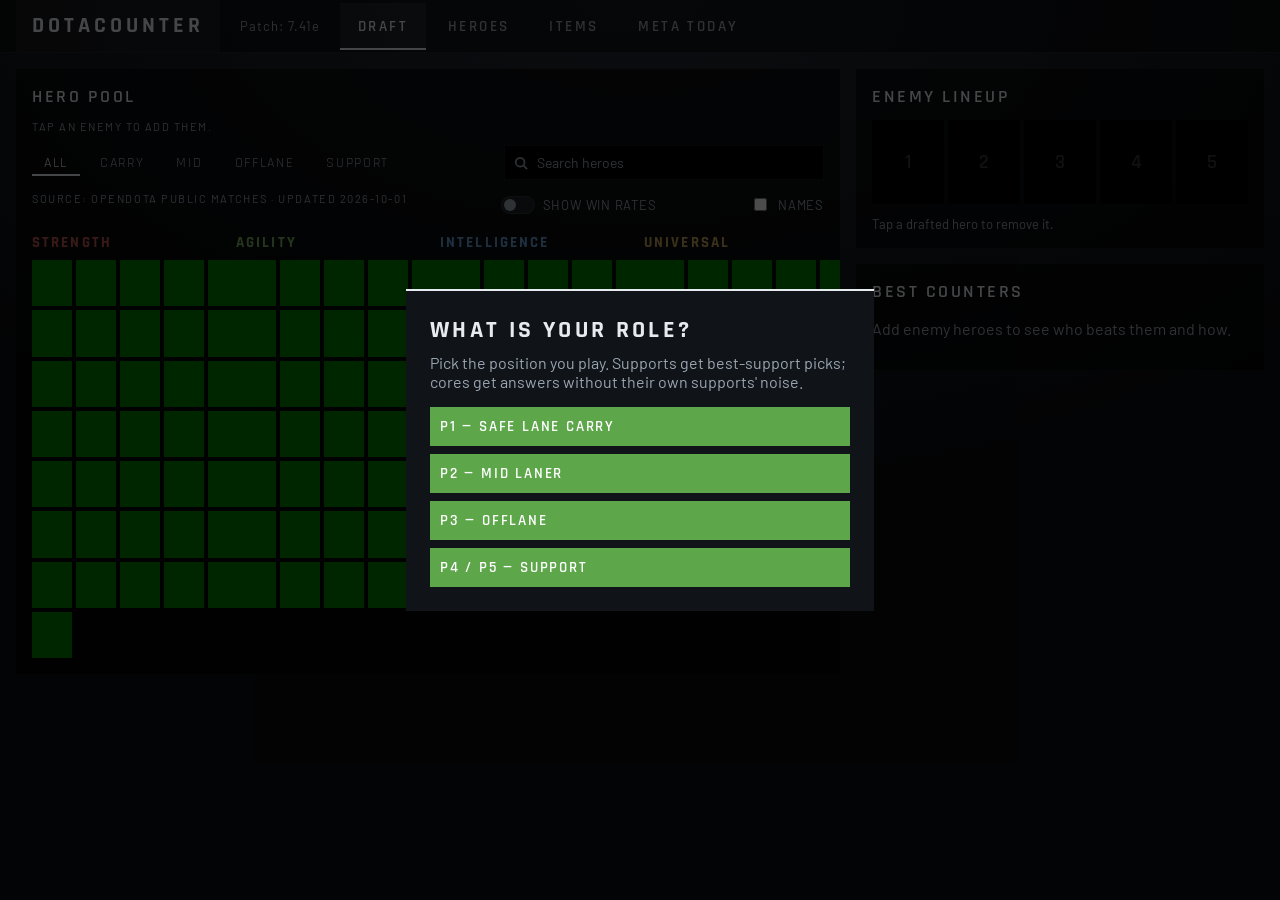
==== index.html @ 086531e9 "revert: remove Draft support and guide modals" ====
<!DOCTYPE html>
<html lang="en">
<head>
  <meta charset="UTF-8">
  <meta name="viewport" content="width=device-width, initial-scale=1.0">
  <title>DotaCounter — pick the enemy, get counters</title>
  <link rel="preconnect" href="https://fonts.googleapis.com">
  <link rel="preconnect" href="https://fonts.gstatic.com" crossorigin>
  <link rel="stylesheet" href="https://fonts.googleapis.com/css2?family=Barlow:wght@400;600&family=Rajdhani:wght@600;700&display=swap">
  <link rel="stylesheet" href="./css/style.css">
</head>
<body>
  <header class="top-bar">
    <h1 class="site-title">DotaCounter</h1>
    <p class="patch-label">Patch: loading…</p>
    <nav class="site-nav">
      <a class="nav-link nav-link-active" href="./index.html">Draft</a>
      <a class="nav-link" href="./heroes.html">Heroes</a>
      <a class="nav-link" href="./items.html">Items</a>
      <a class="nav-link" href="./meta.html">Meta today</a>
    </nav>
    <button class="role-change" hidden>Role: (change)</button>
  </header>

  <main class="draft-view">
    <section class="pool-section">
      <h2 class="section-title">Hero pool</h2>
      <p class="pool-query-hint">Tap an enemy to add them.</p>
      <div class="pool-controls-row">
        <div class="role-tabs">
          <button class="role-tab role-tab-active" data-tab="all">All</button>
          <button class="role-tab" data-tab="carry">Carry</button>
          <button class="role-tab" data-tab="mid">Mid</button>
          <button class="role-tab" data-tab="offlane">Offlane</button>
          <button class="role-tab" data-tab="support">Support</button>
        </div>
        <div class="pool-search-wrap">
          <svg class="pool-search-icon" viewBox="0 0 16 16" width="14" height="14" aria-hidden="true"><circle cx="7" cy="7" r="5" fill="none" stroke="currentColor" stroke-width="2"/><line x1="11" y1="11" x2="15" y2="15" stroke="currentColor" stroke-width="2"/></svg>
          <input class="pool-search" type="search" placeholder="Search heroes" autocomplete="off">
        </div>
      </div>
      <div class="pool-caption-row">
        <p class="pool-data-date">Source: loading…</p>
        <label class="rates-toggle"><input type="checkbox" class="rates-checkbox"> Show win rates</label>
        <label class="rates-toggle"><input type="checkbox" class="names-checkbox"> Names</label>
      </div>
      <div class="hero-pool"></div>
    </section>

    <div class="draft-main">
    <section class="draft-board">
      <h2 class="section-title">Enemy lineup</h2>
      <div class="draft-teams">
        <div class="draft-team draft-team-dire">
          <div class="draft-slots draft-slots-dire"></div>
        </div>
      </div>
      <p class="draft-hint">Tap a drafted hero to remove it.</p>
    </section>

    <section class="counter-results">
      <h2 class="section-title">Best counters</h2>
      <p class="empty-prompt">Add enemy heroes to see who beats them and how.</p>
      <div class="enemy-support-pick" hidden></div>
      <div class="counter-list"></div>
    </section>
    </div>
  </main>

  <div class="role-modal">
    <div class="role-dialog">
      <h2 class="role-dialog-title">What is your role?</h2>
      <p class="role-dialog-sub">Pick the position you play. Supports get best-support picks; cores get answers without their own supports' noise.</p>
      <div class="role-options">
        <button class="role-option" data-profile="carry">P1 — Safe lane carry</button>
        <button class="role-option" data-profile="mid">P2 — Mid laner</button>
        <button class="role-option" data-profile="offlane">P3 — Offlane</button>
        <button class="role-option" data-profile="support">P4 / P5 — Support</button>
      </div>
    </div>
  </div>

  <script src="./js/data-loader.js"></script>
  <script src="./js/scoring.js"></script>
  <script src="./js/app.js"></script>
</body>
</html>
---- css/style.css ----
/* DotaCounter theme: cold client-console look.
   Near-black blue-grey, square translucent panels, uppercase wide-tracked
   type. Semantic class names, full words only. One component, one block. */

:root {
  --bg: #0b0d10;
  --panel: rgba(0, 0, 0, 0.6);
  --divider: rgba(255, 255, 255, 0.08);
  --row-hover: rgba(255, 255, 255, 0.06);
  --ink: #e6ebf0;
  --muted: #9aa7b2;
  --gold: #c8a45c;
  --teal: #6fd3d0;
  --green: #5da64a;
  --red: #c05a4a;
  --str: #c0564d;
  --agi: #7bb661;
  --int: #6a9fd8;
  --uni: #c8a45c;
  /* Fallback card size; .pool-section overrides it with a
     container-relative size. Never changes with the role tab. */
  --card: clamp(48px, 6.5vh, 64px);
}

html {
  min-height: 100%;
  background:
    radial-gradient(120% 90% at 50% 0%, rgba(90, 115, 140, 0.28), rgba(0, 0, 0, 0) 60%),
    radial-gradient(140% 120% at 50% 50%, rgba(0, 0, 0, 0) 55%, rgba(0, 0, 0, 0.55) 100%),
    var(--bg);
  background-repeat: no-repeat;
  background-attachment: fixed;
}

body {
  min-height: 100vh;
  color: var(--ink);
  font-family: Barlow, "Segoe UI", Arial, sans-serif;
  margin: 0;
}

/* Top bar: full-width console strip; content edges match the panels. */
.top-bar {
  margin: 0;
  padding: 0 max(16px, calc((100vw - 1400px) / 2));
  display: flex;
  align-items: center;
  gap: 20px;
  flex-wrap: wrap;
  border-bottom: 1px solid var(--divider);
  background: rgba(0, 0, 0, 0.45);
}
.site-title {
  font-family: Rajdhani, "Arial Narrow", sans-serif;
  font-size: 22px;
  font-weight: 700;
  text-transform: uppercase;
  letter-spacing: 0.18em;
  margin: 0;
  padding: 12px 16px;
  background: rgba(255, 255, 255, 0.05);
  color: var(--ink);
}
.patch-label {
  color: var(--muted);
  margin: 0;
  font-size: 13px;
  letter-spacing: 0.08em;
}
.site-nav {
  display: flex;
  gap: 4px;
  min-width: 0;
  overflow-x: auto;
}
.nav-link {
  font-family: Rajdhani, "Arial Narrow", sans-serif;
  text-transform: uppercase;
  letter-spacing: 0.16em;
  font-size: 15px;
  font-weight: 600;
  color: var(--muted);
  text-decoration: none;
  padding: 14px 18px 12px;
  border-bottom: 2px solid transparent;
}
.nav-link:hover {
  color: var(--ink);
  background: var(--row-hover);
}
.nav-link-active {
  color: var(--ink);
  background: rgba(255, 255, 255, 0.07);
  border-bottom-color: var(--ink);
}

/* Draft page frame: pool left, sticky draft panel right >= 1000px.
   Wide enough for four 5-card columns at full 64px size plus the
   5x72px enemy slots (1904px total at 1920x1080). */
.draft-view {
  max-width: 1904px;
  margin: 0 auto;
  padding: 16px;
  display: grid;
  grid-template-columns: minmax(0, 1fr);
  gap: 16px;
  align-items: start;
}
@media (min-width: 1000px) {
  .draft-view {
    grid-template-columns: minmax(0, 1fr) 408px;
  }
  .pool-section {
    max-height: calc(100vh - 120px);
    overflow-y: auto;
  }
  .draft-main {
    position: sticky;
    top: 16px;
    max-height: calc(100vh - 32px);
    overflow-y: auto;
  }
}
.section-title {
  font-family: Rajdhani, "Arial Narrow", sans-serif;
  text-transform: uppercase;
  letter-spacing: 0.14em;
  font-size: 18px;
  font-weight: 600;
  color: var(--ink);
  margin: 0 0 12px;
}
.pool-section,
.draft-board,
.counter-results {
  background: var(--panel);
  padding: 16px;
  margin-bottom: 16px;
}
/* Card size follows the pool width (container query): 5 cards + 4px gaps
   per column, 4 columns + 24px gaps = 136px of fixed chrome. ~64px at
   1080p, smaller on narrow screens, never below 40px. */
.pool-section {
  container-type: inline-size;
  --card: clamp(40px, calc((100cqi - 136px) / 20), 64px);
}

/* Hero pool: attribute titles in client colors, portrait grid. */
.pool-group-title {
  font-family: Rajdhani, "Arial Narrow", sans-serif;
  text-transform: uppercase;
  letter-spacing: 0.14em;
  font-size: 15px;
  margin: 16px 0 8px;
}
.pool-group-strength {
  color: var(--str);
}
.pool-group-agility {
  color: var(--agi);
}
.pool-group-intelligence {
  color: var(--int);
}
.pool-group-universal {
  color: var(--uni);
}
.hero-grid {
  display: grid;
  grid-template-columns: repeat(5, var(--card));
  gap: 4px;
  justify-content: start;
}
.hero-card {
  position: relative;
  background: #000;
  border: none;
  border-radius: 0;
  padding: 0;
  cursor: grab;
  color: var(--ink);
}
.hero-card:hover {
  outline: 1px solid var(--ink);
}
.hero-portrait {
  width: 100%;
  display: block;
  aspect-ratio: 64 / 74;
  object-fit: cover;
  object-position: center 20%;
}
/* Instant pool tooltip: no-delay replacement for title attributes. */
.instant-tip {
  position: fixed;
  z-index: 200;
  background: rgba(18, 22, 27, 0.97);
  border: 1px solid #4a5866;
  border-radius: 3px;
  color: var(--ink);
  font-size: 12px;
  padding: 3px 8px;
  pointer-events: none;
  white-space: nowrap;
}
.hero-name {
  font-size: 10px;
  text-align: center;
  padding: 2px 1px;
  color: var(--muted);
  white-space: nowrap;
  overflow: hidden;
  text-overflow: ellipsis;
}

/* Pool controls: role tabs left, search input right, one row. */
.pool-controls-row {
  display: flex;
  align-items: center;
  gap: 16px;
  margin: 8px 0 12px;
  flex-wrap: wrap;
}
.pool-controls-row .role-tabs {
  margin: 0;
  flex: 1 1 auto;
  min-width: 0;
}
/* Visible pool search box: same console styling as the tabs. */
.pool-search-wrap {
  position: relative;
  flex: 0 1 320px;
  min-width: 0;
  margin-left: auto;
}
.pool-search-icon {
  position: absolute;
  left: 10px;
  top: 50%;
  transform: translateY(-50%);
  color: var(--muted);
  pointer-events: none;
}
.pool-search {
  width: 100%;
  min-width: 0;
  box-sizing: border-box;
  background: #000;
  color: var(--ink);
  border: 1px solid var(--divider);
  border-radius: 0;
  padding: 8px 10px 8px 32px;
  font-family: Barlow, "Segoe UI", Arial, sans-serif;
  font-size: 14px;
  margin: 0;
}
.pool-search::placeholder {
  color: var(--muted);
}
.pool-search:focus {
  outline: none;
  border-color: var(--teal);
  box-shadow: 0 0 0 1px var(--teal);
}
/* Draft board: single enemy lineup inside the sticky panel. */
/* Draft board: portrait-shaped slots with a faint slot number. */
.draft-slots {
  display: grid;
  grid-template-columns: repeat(5, 72px);
  gap: 4px;
}
.draft-slot {
  background: #000;
  padding: 0;
  cursor: pointer;
}
.draft-slot-art {
  position: relative;
  width: 72px;
  aspect-ratio: 72 / 84;
}
.draft-slot-art .hero-portrait {
  width: 100%;
  height: 100%;
}
.draft-slot-number {
  position: absolute;
  inset: 0;
  display: flex;
  align-items: center;
  justify-content: center;
  color: rgba(255, 255, 255, 0.22);
  font-family: Rajdhani, "Arial Narrow", sans-serif;
  font-size: 20px;
  font-weight: 600;
}
/* Hero name beneath a filled slot (10px like pool names). */
.draft-slot-name {
  font-size: 10px;
  text-align: center;
  color: var(--ink);
  margin-top: 2px;
  white-space: nowrap;
  overflow: hidden;
  text-overflow: ellipsis;
  max-width: 72px;
}
.draft-slot-filled {
  cursor: pointer;
}
.draft-slot .hero-portrait {
  position: relative;
}
.draft-hint {
  color: var(--muted);
  margin: 12px 0 0;
  font-size: 13px;
}

/* Counter list and hero detail. */
.empty-prompt {
  color: var(--muted);
}
.counter-list {
  display: flex;
  flex-direction: column;
}
.counter-entry {
  display: flex;
  gap: 10px;
  align-items: flex-start;
  padding: 6px 4px;
  border-bottom: 1px solid var(--divider);
}
.counter-entry:hover {
  background: var(--row-hover);
}
.counter-portrait {
  width: 56px;
  height: 64px;
  flex: none;
  object-fit: cover;
  object-position: center top;
}
.counter-body {
  min-width: 0;
}
.counter-name {
  color: var(--ink);
  font-family: Rajdhani, "Arial Narrow", sans-serif;
  text-transform: uppercase;
  letter-spacing: 0.1em;
  font-size: 15px;
}
.counter-reason {
  color: var(--muted);
  margin: 2px 0 4px;
  font-size: 13px;
}
.counter-detail-link {
  background: none;
  border: 1px solid var(--teal);
  color: var(--teal);
  border-radius: 0;
  padding: 4px 10px;
  cursor: pointer;
  font-family: Rajdhani, "Arial Narrow", sans-serif;
  text-transform: uppercase;
  letter-spacing: 0.12em;
  font-size: 13px;
}
.counter-detail-link:hover {
  background: var(--row-hover);
}
.counter-more {
  background: none;
  border: none;
  color: var(--teal);
  cursor: pointer;
  font-family: Rajdhani, "Arial Narrow", sans-serif;
  text-transform: uppercase;
  letter-spacing: 0.12em;
  font-size: 13px;
  padding: 8px 4px;
  text-align: left;
}

/* Meta today page. */
.meta-view {
  max-width: 1100px;
  margin: 0 auto;
  padding: 16px;
}
.meta-updated {
  color: var(--muted);
  font-size: 11px;
  text-transform: uppercase;
  letter-spacing: 0.14em;
}
.tier-list {
  display: flex;
  flex-direction: column;
}
.tier-row {
  background: var(--panel);
  padding: 8px 4px;
  display: flex;
  gap: 12px;
  border-bottom: 1px solid var(--divider);
}
.tier-row:hover {
  background: var(--row-hover);
}
.tier-label {
  min-width: 64px;
  color: var(--gold);
  font-family: Rajdhani, "Arial Narrow", sans-serif;
  text-transform: uppercase;
  letter-spacing: 0.12em;
}
.tier-members {
  color: var(--ink);
}

/* Best-picks-by-role cards. */
.role-list {
  display: flex;
  flex-direction: column;
  margin-bottom: 16px;
}
.role-card {
  background: var(--panel);
  padding: 8px 4px;
  border-bottom: 1px solid var(--divider);
}
.role-card:hover {
  background: var(--row-hover);
}
.role-name {
  font-family: Rajdhani, "Arial Narrow", sans-serif;
  text-transform: uppercase;
  letter-spacing: 0.12em;
  color: var(--ink);
  margin-right: 12px;
}
.role-picks {
  color: var(--ink);
}
.role-note {
  color: var(--muted);
  margin: 4px 0 0 0;
  font-size: 13px;
}

/* Role question modal: full-screen overlay, centered dialog. */
.role-modal {
  position: fixed;
  inset: 0;
  background: rgba(0, 0, 0, 0.7);
  display: flex;
  align-items: center;
  justify-content: center;
  padding: 16px;
}
.role-modal[hidden] {
  display: none;
}
.role-dialog {
  background: #101318;
  border-top: 2px solid var(--ink);
  padding: 24px;
  max-width: 420px;
}
.role-dialog-title {
  font-family: Rajdhani, "Arial Narrow", sans-serif;
  text-transform: uppercase;
  letter-spacing: 0.14em;
  color: var(--ink);
  margin: 0 0 8px;
}
.role-dialog-sub {
  color: var(--muted);
  margin: 0 0 16px;
}
.role-options {
  display: flex;
  flex-direction: column;
  gap: 8px;
}
.role-option {
  background: var(--green);
  color: #fff;
  border: none;
  border-radius: 0;
  padding: 10px;
  cursor: pointer;
  text-align: left;
  font-family: Rajdhani, "Arial Narrow", sans-serif;
  text-transform: uppercase;
  letter-spacing: 0.12em;
  font-size: 15px;
  font-weight: 600;
}
.role-option:hover {
  filter: brightness(1.12);
}

/* Role change: small button pinned to the right edge of the top bar. */
.role-change {
  margin-left: auto;
  background: none;
  border: 1px solid var(--divider);
  color: var(--muted);
  border-radius: 0;
  padding: 4px 10px;
  cursor: pointer;
  font-family: Rajdhani, "Arial Narrow", sans-serif;
  text-transform: uppercase;
  letter-spacing: 0.12em;
  font-size: 13px;
  white-space: nowrap;
}
.role-change:hover {
  color: var(--ink);
  background: var(--row-hover);
}

/* Enemy-support chips: mark enemy heroes that are supports. */
.enemy-support-pick {
  display: flex;
  flex-wrap: wrap;
  align-items: center;
  gap: 8px;
  margin-bottom: 12px;
}
.enemy-support-pick[hidden] {
  display: none;
}
.enemy-support-label {
  color: var(--muted);
  font-size: 11px;
  text-transform: uppercase;
  letter-spacing: 0.14em;
}
.enemy-support-chip {
  background: none;
  color: var(--muted);
  border: 1px solid var(--divider);
  border-radius: 0;
  padding: 4px 12px;
  cursor: pointer;
}
.enemy-support-chip:hover {
  background: var(--row-hover);
  color: var(--ink);
}
.enemy-support-chip-on {
  border-color: var(--teal);
  color: var(--teal);
}

/* Pool columns side by side like the Dota client (700px and up). */
@media (min-width: 700px) {
  .hero-pool {
    display: grid;
    grid-template-columns: repeat(4, minmax(0, 1fr));
    gap: 24px;
    align-items: start;
  }
  .pool-column {
    min-width: 0;
  }
}

/* Typed-query hint line (replaces the old search box). */
.pool-query-hint {
  color: var(--muted);
  font-size: 11px;
  text-transform: uppercase;
  letter-spacing: 0.14em;
  margin: 0 0 12px;
}

/* Search dims non-matches to 40% (never hides); the role tab hides cards
   in place with space kept, so grid positions never move. */
.hero-dimmed {
  opacity: 0.4;
}
.hero-tab-hidden {
  visibility: hidden;
}

/* Glowing matched letters inside a hero name while searching. */
.hero-name-hit {
  color: var(--teal);
}

/* Pool role tabs: one active filter at a time. */
.pool-data-date {
  color: var(--muted);
  font-size: 11px;
  text-transform: uppercase;
  letter-spacing: 0.14em;
  margin: 0 0 12px;
}.role-tabs {
  display: flex;
  gap: 8px;
  flex-wrap: wrap;
  margin: 8px 0 12px;
}
.role-tab {
  background: none;
  color: var(--muted);
  border: none;
  border-bottom: 2px solid transparent;
  border-radius: 0;
  padding: 4px 12px 2px;
  cursor: pointer;
  font-family: Rajdhani, "Arial Narrow", sans-serif;
  text-transform: uppercase;
  letter-spacing: 0.12em;
  font-size: 14px;
}
.role-tab:hover {
  color: var(--ink);
}
.role-tab-active {
  color: var(--ink);
  border-bottom-color: var(--ink);
}
/* Pub win-rate number: plain bottom-left text like the client, no pill. */
.win-badge {
  position: absolute;
  left: 4px;
  bottom: 2px;
  background: none;
  font-size: 12px;
  font-weight: 700;
  text-shadow: 0 1px 2px #000, 0 0 4px #000;
  pointer-events: none;
}
.win-high {
  color: var(--green);
}
.win-mid {
  color: var(--muted);
}
.win-low {
  color: var(--red);
}
/* Empty best-picks state: thin data, not a render bug. */
.counter-empty {
  color: var(--muted);
  font-size: 14px;
  margin: 0;
}
/* Pool caption row: data date left, win toggle right. */
.pool-caption-row {
  display: flex;
  align-items: center;
  justify-content: space-between;
  gap: 12px;
  flex-wrap: wrap;
}
.rates-toggle {
  display: inline-flex;
  align-items: center;
  gap: 8px;
  color: var(--muted);
  font-size: 13px;
  letter-spacing: 0.06em;
  text-transform: uppercase;
  cursor: pointer;
  white-space: nowrap;
}
/* Dark client-style switch: track plus knob, teal when on. */
.rates-checkbox {
  appearance: none;
  width: 34px;
  height: 18px;
  margin: 0;
  border-radius: 9px;
  background: #1a2027;
  border: 1px solid var(--divider);
  position: relative;
  cursor: pointer;
  flex: none;
}
.rates-checkbox::after {
  content: "";
  position: absolute;
  top: 2px;
  left: 2px;
  width: 12px;
  height: 12px;
  border-radius: 50%;
  background: var(--muted);
}
.rates-checkbox:checked {
  border-color: var(--teal);
}
.rates-checkbox:checked::after {
  left: 18px;
  background: var(--teal);
}
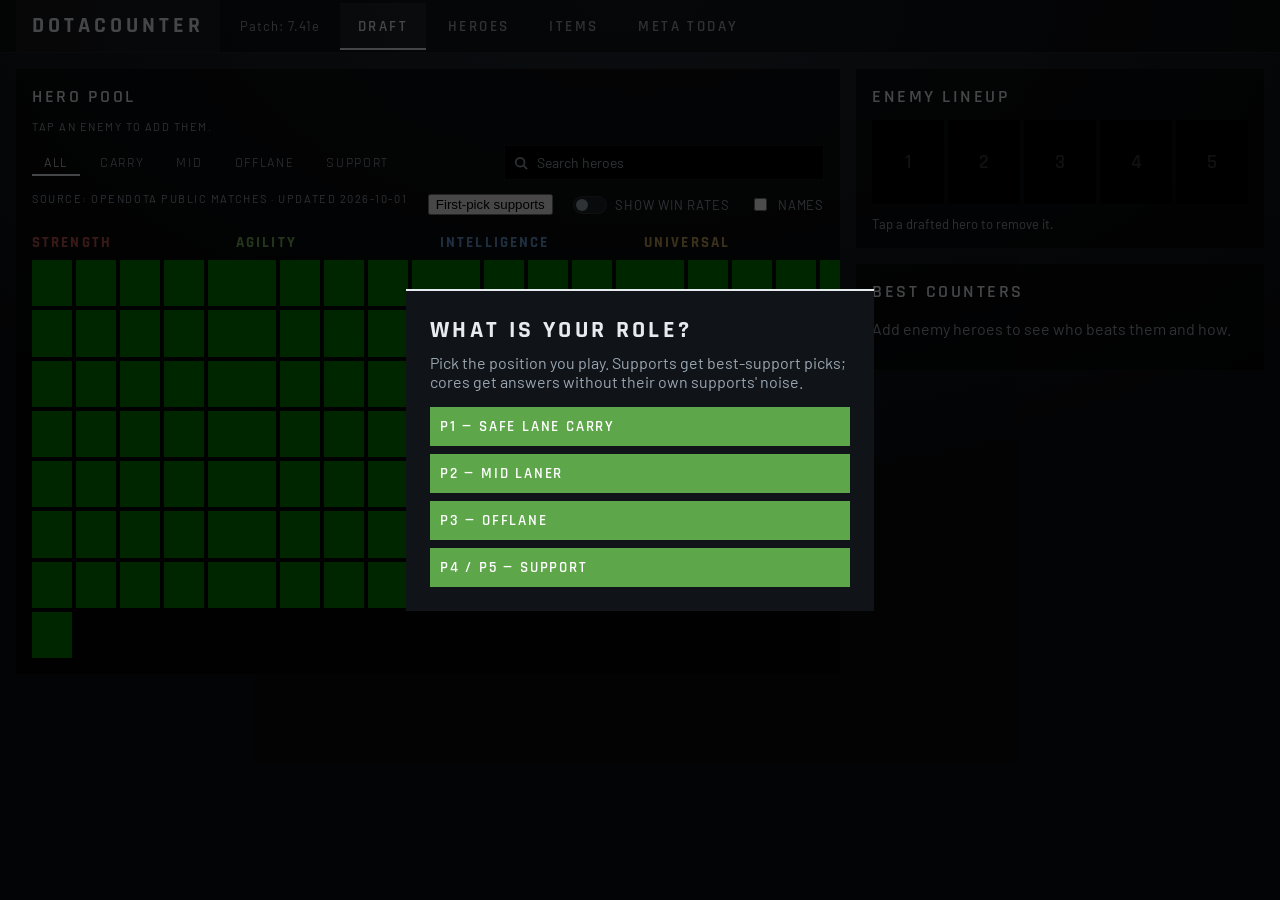
==== commit 5b899ee8: "feat: draft first-pick supports reopen button" ====
--- a/index.html
+++ b/index.html
@@ -41,6 +41,7 @@
       </div>
       <div class="pool-caption-row">
         <p class="pool-data-date">Source: loading…</p>
+        <button class="first-pick-button">First-pick supports</button>
         <label class="rates-toggle"><input type="checkbox" class="rates-checkbox"> Show win rates</label>
         <label class="rates-toggle"><input type="checkbox" class="names-checkbox"> Names</label>
       </div>
@@ -60,6 +61,10 @@
 
     <section class="counter-results">
       <h2 class="section-title">Best counters</h2>
+      <div class="role-scope-toggle" hidden>
+        <button class="role-scope-btn" data-scope="mine">My role</button>
+        <button class="role-scope-btn" data-scope="all">All roles</button>
+      </div>
       <p class="empty-prompt">Add enemy heroes to see who beats them and how.</p>
       <div class="enemy-support-pick" hidden></div>
       <div class="counter-list"></div>
@@ -80,6 +85,18 @@
     </div>
   </div>
 
+  <div class="support-modal-backdrop" hidden>
+    <div class="support-modal" role="dialog" aria-modal="true" aria-labelledby="support-modal-title">
+      <button class="support-modal-close" aria-label="Close">X</button>
+      <h2 class="support-modal-title" id="support-modal-title">First-pick supports</h2>
+      <p class="support-modal-sub">Supports pick first in ranked. Most-picked and highest-win-rate this patch.</p>
+      <h3 class="support-group-name">Most picked</h3>
+      <div class="support-popular"></div>
+      <h3 class="support-group-name">Highest win rate</h3>
+      <div class="support-best"></div>
+    </div>
+  </div>
+
   <script src="./js/data-loader.js"></script>
   <script src="./js/scoring.js"></script>
   <script src="./js/app.js"></script>
--- a/css/style.css
+++ b/css/style.css
@@ -357,32 +357,22 @@
   margin: 2px 0 4px;
   font-size: 13px;
 }
+.counter-reason-thin {
+  opacity: 0.6;
+}
 .counter-detail-link {
   background: none;
-  border: 1px solid var(--teal);
+  border: none;
   color: var(--teal);
   border-radius: 0;
-  padding: 4px 10px;
-  cursor: pointer;
-  font-family: Rajdhani, "Arial Narrow", sans-serif;
-  text-transform: uppercase;
-  letter-spacing: 0.12em;
-  font-size: 13px;
+  padding: 0;
+  cursor: pointer;
+  font-size: 12px;
+  text-decoration: underline;
 }
 .counter-detail-link:hover {
-  background: var(--row-hover);
-}
-.counter-more {
-  background: none;
-  border: none;
-  color: var(--teal);
-  cursor: pointer;
-  font-family: Rajdhani, "Arial Narrow", sans-serif;
-  text-transform: uppercase;
-  letter-spacing: 0.12em;
-  font-size: 13px;
-  padding: 8px 4px;
-  text-align: left;
+  background: none;
+  filter: brightness(1.2);
 }
 
 /* Meta today page. */
@@ -505,6 +495,83 @@
   filter: brightness(1.12);
 }
 
+/* Best supports popup: identical structure to the Heroes page
+   support modal (backdrop, dialog, close, title, two top-five lists). */
+.support-modal-backdrop {
+  position: fixed;
+  inset: 0;
+  background: rgba(0, 0, 0, 0.7);
+  display: flex;
+  align-items: center;
+  justify-content: center;
+  z-index: 50;
+}
+.support-modal-backdrop[hidden] {
+  display: none;
+}
+.support-modal {
+  width: 560px;
+  max-width: calc(100vw - 32px);
+  max-height: calc(100vh - 64px);
+  overflow-y: auto;
+  background: rgba(18, 22, 27, 0.97);
+  border: 1px solid #4a5866;
+  padding: 20px;
+  position: relative;
+}
+.support-modal-close {
+  position: absolute;
+  top: 8px;
+  right: 12px;
+  width: 28px;
+  height: 28px;
+  background: none;
+  border: 1px solid #4a5866;
+  color: var(--muted);
+  font-size: 16px;
+  line-height: 1;
+  cursor: pointer;
+}
+.support-modal-close:hover {
+  color: var(--ink);
+  background: rgba(255, 255, 255, 0.08);
+}
+.support-modal-title {
+  font-size: 20px;
+  margin: 0 40px 4px 0;
+}
+.support-modal-sub {
+  font-size: 13px;
+  color: var(--muted);
+  margin: 0 0 12px 0;
+}
+.support-group-name {
+  margin: 12px 0 4px 0;
+  font-size: 14px;
+}
+.support-popular,
+.support-best {
+  display: flex;
+  flex-direction: column;
+  gap: 4px;
+}
+.support-row {
+  display: flex;
+  justify-content: space-between;
+  gap: 12px;
+  background: none;
+  border: 1px solid #4a5866;
+  color: var(--ink);
+  font-size: 14px;
+  padding: 8px 10px;
+  border-radius: 4px;
+  text-align: left;
+}
+.support-row-stats {
+  color: var(--muted);
+  white-space: nowrap;
+}
+
 /* Role change: small button pinned to the right edge of the top bar. */
 .role-change {
   margin-left: auto;
@@ -557,6 +624,31 @@
 .enemy-support-chip-on {
   border-color: var(--teal);
   color: var(--teal);
+  background: rgba(111, 211, 208, 0.12);
+}
+
+/* Best-counters pool scope: own role or every hero. */
+.role-scope-toggle {
+  display: flex;
+  gap: 8px;
+  margin: 8px 0;
+}
+.role-scope-toggle[hidden] {
+  display: none;
+}
+.role-scope-btn {
+  background: none;
+  color: var(--muted);
+  border: 1px solid var(--divider);
+  border-radius: 0;
+  padding: 4px 12px;
+  cursor: pointer;
+  font-size: 12px;
+}
+.role-scope-btn-on {
+  border-color: var(--teal);
+  color: var(--teal);
+  background: rgba(111, 211, 208, 0.12);
 }
 
 /* Pool columns side by side like the Dota client (700px and up). */
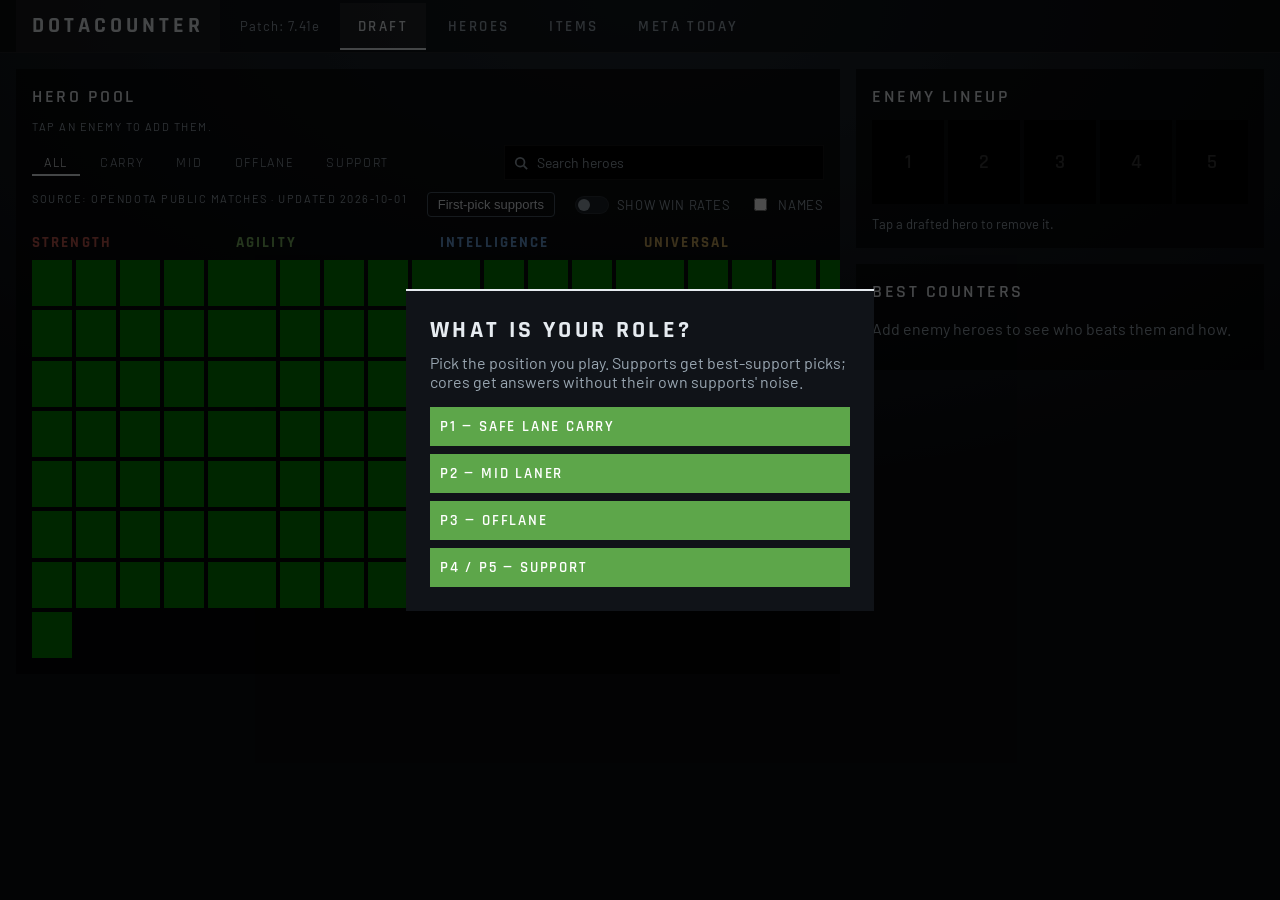
==== commit 3ef4ca53: "feat: shared modal css for draft and heroes" ====
--- a/index.html
+++ b/index.html
@@ -8,6 +8,7 @@
   <link rel="preconnect" href="https://fonts.gstatic.com" crossorigin>
   <link rel="stylesheet" href="https://fonts.googleapis.com/css2?family=Barlow:wght@400;600&family=Rajdhani:wght@600;700&display=swap">
   <link rel="stylesheet" href="./css/style.css">
+  <link rel="stylesheet" href="./css/modals.css">
 </head>
 <body>
   <header class="top-bar">
@@ -97,6 +98,35 @@
     </div>
   </div>
 
+  <div class="hero-modal-backdrop" hidden>
+    <div class="hero-modal" role="dialog" aria-modal="true" aria-labelledby="hero-modal-name">
+      <button class="hero-modal-close" aria-label="Close">X</button>
+      <div class="hero-modal-top">
+        <div class="hero-modal-left">
+          <img class="hero-modal-portrait" alt="">
+          <h2 class="hero-modal-name" id="hero-modal-name"></h2>
+          <p class="hero-modal-attr"></p>
+          <p class="hero-modal-roles"></p>
+        </div>
+        <div class="hero-modal-right">
+          <p class="hero-modal-meta"></p>
+          <div class="hero-modal-tabs">
+            <button class="hero-modal-tab hero-modal-tab-active" data-mtab="guide">Guide</button>
+            <button class="hero-modal-tab" data-mtab="matchups">Matchups</button>
+          </div>
+          <div class="hero-modal-guide"></div>
+          <div class="hero-modal-matchups" hidden></div>
+        </div>
+      </div>
+      <div class="hero-modal-timeline">
+        <h3 class="timeline-title">Item timeline</h3>
+        <p class="timeline-caption">Share of item purchases (OpenDota public matches)</p>
+        <div class="timeline-phases"></div>
+      </div>
+      <p class="hero-modal-missing" hidden>Hero not found</p>
+    </div>
+  </div>
+
   <script src="./js/data-loader.js"></script>
   <script src="./js/scoring.js"></script>
   <script src="./js/app.js"></script>
--- a/css/style.css
+++ b/css/style.css
@@ -495,81 +495,15 @@
   filter: brightness(1.12);
 }
 
-/* Best supports popup: identical structure to the Heroes page
-   support modal (backdrop, dialog, close, title, two top-five lists). */
-.support-modal-backdrop {
-  position: fixed;
-  inset: 0;
-  background: rgba(0, 0, 0, 0.7);
-  display: flex;
-  align-items: center;
-  justify-content: center;
-  z-index: 50;
-}
-.support-modal-backdrop[hidden] {
-  display: none;
-}
-.support-modal {
-  width: 560px;
-  max-width: calc(100vw - 32px);
-  max-height: calc(100vh - 64px);
-  overflow-y: auto;
-  background: rgba(18, 22, 27, 0.97);
-  border: 1px solid #4a5866;
-  padding: 20px;
-  position: relative;
-}
-.support-modal-close {
-  position: absolute;
-  top: 8px;
-  right: 12px;
-  width: 28px;
-  height: 28px;
-  background: none;
-  border: 1px solid #4a5866;
-  color: var(--muted);
-  font-size: 16px;
-  line-height: 1;
-  cursor: pointer;
-}
-.support-modal-close:hover {
-  color: var(--ink);
-  background: rgba(255, 255, 255, 0.08);
-}
-.support-modal-title {
-  font-size: 20px;
-  margin: 0 40px 4px 0;
-}
-.support-modal-sub {
-  font-size: 13px;
-  color: var(--muted);
-  margin: 0 0 12px 0;
-}
-.support-group-name {
-  margin: 12px 0 4px 0;
-  font-size: 14px;
-}
-.support-popular,
-.support-best {
-  display: flex;
-  flex-direction: column;
-  gap: 4px;
-}
-.support-row {
-  display: flex;
-  justify-content: space-between;
-  gap: 12px;
-  background: none;
-  border: 1px solid #4a5866;
-  color: var(--ink);
-  font-size: 14px;
-  padding: 8px 10px;
-  border-radius: 4px;
-  text-align: left;
-}
-.support-row-stats {
-  color: var(--muted);
-  white-space: nowrap;
+.support-row-portrait {
+  width: 64px;
+  height: 36px;
+  object-fit: cover;
+  object-position: center top;
+  flex: none;
+}
+.support-row-name {
+  flex: 1;
 }
 
 /* Role change: small button pinned to the right edge of the top bar. */
--- a/css/modals.css
+++ b/css/modals.css
@@ -0,0 +1,415 @@
+/* Shared popups: support list + hero guide, used by Draft and Heroes.
+   One file so the two pages can never drift apart. */
+/* Best supports popup: identical structure to the Heroes page
+   support modal (backdrop, dialog, close, title, two top-five lists). */
+.support-modal-backdrop {
+  position: fixed;
+  inset: 0;
+  background: rgba(0, 0, 0, 0.7);
+  display: flex;
+  align-items: center;
+  justify-content: center;
+  z-index: 50;
+}
+.support-modal-backdrop[hidden] {
+  display: none;
+}
+.support-modal {
+  width: 560px;
+  max-width: calc(100vw - 32px);
+  max-height: calc(100vh - 64px);
+  overflow-y: auto;
+  background: rgba(18, 22, 27, 0.97);
+  border: 1px solid #4a5866;
+  padding: 20px;
+  position: relative;
+}
+.support-modal-close {
+  position: absolute;
+  top: 8px;
+  right: 12px;
+  width: 28px;
+  height: 28px;
+  background: none;
+  border: 1px solid #4a5866;
+  color: var(--muted);
+  font-size: 16px;
+  line-height: 1;
+  cursor: pointer;
+}
+.support-modal-close:hover {
+  color: var(--ink);
+  background: rgba(255, 255, 255, 0.08);
+}
+.support-modal-title {
+  font-size: 20px;
+  margin: 0 40px 4px 0;
+}
+.support-modal-sub {
+  font-size: 13px;
+  color: var(--muted);
+  margin: 0 0 12px 0;
+}
+.support-group-name {
+  margin: 12px 0 4px 0;
+  font-size: 14px;
+}
+.support-popular,
+.support-best {
+  display: flex;
+  flex-direction: column;
+  gap: 4px;
+}
+.support-row {
+  display: flex;
+  align-items: center;
+  justify-content: space-between;
+  gap: 12px;
+  background: none;
+  border: 1px solid #4a5866;
+  color: var(--ink);
+  font-size: 14px;
+  padding: 8px 10px;
+  border-radius: 4px;
+  cursor: pointer;
+  text-align: left;
+  width: 100%;
+}
+.support-row:hover {
+  background: rgba(255, 255, 255, 0.06);
+}
+.support-row-stats {
+  color: var(--muted);
+  white-space: nowrap;
+}
+/* Support row portrait: small cropped thumb before the name. */
+
+/* Scroll lock while any modal is open. */
+body.modal-open {
+  overflow: hidden;
+}
+
+/* Hero guide modal: same dialog as the Heroes page (900px, steel
+   border, portrait left, info right, item timeline at the bottom). */
+.hero-modal-backdrop {
+  position: fixed;
+  inset: 0;
+  background: rgba(0, 0, 0, 0.7);
+  display: flex;
+  align-items: center;
+  justify-content: center;
+  z-index: 50;
+}
+.hero-modal-backdrop[hidden] {
+  display: none;
+}
+.hero-modal {
+  width: 900px;
+  max-width: calc(100vw - 32px);
+  max-height: calc(100vh - 64px);
+  overflow-y: auto;
+  background: rgba(18, 22, 27, 0.97);
+  border: 1px solid #4a5866;
+  padding: 20px;
+  position: relative;
+}
+.hero-modal-close {
+  position: absolute;
+  top: 8px;
+  right: 12px;
+  width: 28px;
+  height: 28px;
+  background: none;
+  border: 1px solid #4a5866;
+  color: var(--muted);
+  font-size: 16px;
+  line-height: 1;
+  cursor: pointer;
+}
+.hero-modal-close:hover {
+  color: var(--ink);
+  background: rgba(255, 255, 255, 0.08);
+}
+.hero-modal-top {
+  display: flex;
+  gap: 20px;
+}
+.hero-modal-left {
+  flex: 0 0 25%;
+}
+.hero-modal-portrait {
+  width: 100%;
+  display: block;
+  aspect-ratio: 60 / 70;
+  object-fit: cover;
+  object-position: center top;
+}
+.hero-modal-name {
+  font-size: 22px;
+  margin: 6px 0 2px 0;
+}
+.hero-modal-attr {
+  font-size: 13px;
+  font-weight: bold;
+  letter-spacing: 0.08em;
+  text-transform: uppercase;
+  margin: 0;
+}
+.attr-strength { color: var(--str); }
+.attr-agility { color: var(--agi); }
+.attr-intelligence { color: var(--int); }
+.attr-universal { color: var(--uni); }
+.hero-modal-role-chip {
+  display: inline-block;
+  font-size: 12px;
+  color: var(--ink);
+  border: 1px solid #4a5866;
+  border-radius: 3px;
+  padding: 1px 8px;
+  margin: 6px 0 0 0;
+}
+.hero-modal-roles {
+  color: var(--muted);
+  font-size: 13px;
+  margin: 4px 0 0 0;
+}
+.hero-modal-right {
+  flex: 1;
+  min-width: 0;
+}
+.hero-modal-meta {
+  display: flex;
+  gap: 20px;
+  margin: 0 0 12px 0;
+}
+.meta-stat {
+  display: flex;
+  flex-direction: column;
+}
+.meta-stat-caption {
+  font-size: 11px;
+  letter-spacing: 0.12em;
+  text-transform: uppercase;
+  color: var(--muted);
+}
+.meta-stat-value {
+  font-size: 18px;
+  color: var(--ink);
+}
+.meta-tier-s { color: var(--gold); }
+.meta-tier-a { color: var(--teal); }
+.meta-tier-b { color: var(--ink); }
+.meta-tier-c { color: var(--muted); }
+.hero-modal-tabs {
+  display: flex;
+  gap: 4px;
+  margin-bottom: 12px;
+}
+.hero-modal-tab {
+  background: none;
+  border: none;
+  border-bottom: 2px solid transparent;
+  color: var(--muted);
+  padding: 6px 12px;
+  cursor: pointer;
+  font-size: 13px;
+  letter-spacing: 0.08em;
+}
+.hero-modal-tab-active {
+  color: var(--ink);
+  border-bottom-color: var(--teal);
+}
+.guide-how,
+.guide-tip,
+.guide-spikes {
+  font-size: 14px;
+  margin: 6px 0;
+}
+.guide-draft-note {
+  display: inline-block;
+  font-size: 11px;
+  letter-spacing: 0.1em;
+  text-transform: uppercase;
+  color: var(--muted);
+  border: 1px solid #4a5866;
+  border-radius: 3px;
+  padding: 2px 8px;
+  margin: 0 0 8px 0;
+}
+.guide-coming-soon {
+  color: var(--muted);
+  font-size: 14px;
+  margin: 0;
+}
+.hero-modal-matchups {
+  font-size: 14px;
+  margin: 6px 0;
+}
+.matchups-group-name {
+  font-size: 14px;
+  margin: 12px 0 4px 0;
+}
+.matchups-row {
+  margin: 4px 0;
+}
+.matchups-row-thin {
+  color: var(--muted);
+}
+.matchups-item-row {
+  display: flex;
+  align-items: center;
+  gap: 8px;
+  margin: 4px 0;
+}
+.matchups-item-why {
+  font-size: 13px;
+  color: var(--muted);
+}
+.hero-modal-timeline {
+  margin-top: 16px;
+  border-top: 1px solid var(--divider);
+  padding-top: 12px;
+}
+.timeline-title {
+  font-size: 13px;
+  letter-spacing: 0.1em;
+  color: var(--muted);
+  margin: 0 0 4px 0;
+}
+.timeline-caption {
+  color: var(--muted);
+  font-size: 12px;
+  margin: 0 0 8px 0;
+}
+.timeline-phases {
+  display: grid;
+  grid-template-columns: repeat(4, 1fr);
+  gap: 0;
+}
+.timeline-phase {
+  padding: 0 12px;
+}
+.timeline-phase:first-child {
+  padding-left: 0;
+}
+.timeline-phase + .timeline-phase {
+  border-left: 1px solid var(--divider);
+}
+.timeline-phase-name {
+  font-size: 12px;
+  letter-spacing: 0.1em;
+  color: var(--muted);
+  margin: 0 0 6px 0;
+}
+.timeline-phase:not(:last-child) .timeline-phase-name::after {
+  content: " ›";
+  color: var(--teal);
+}
+.timeline-row {
+  display: flex;
+  align-items: center;
+  gap: 8px;
+  width: 150px;
+  margin: 0 0 4px 0;
+}
+.timeline-item img {
+  width: 40px;
+  height: 30px;
+  object-fit: cover;
+  display: block;
+}
+.timeline-share {
+  margin-left: auto;
+  color: var(--muted);
+  font-size: 12px;
+}
+.hero-modal-missing {
+  color: var(--muted);
+}
+
+/* Narrow screens: the guide becomes a full-screen sheet. */
+@media (max-width: 640px) {
+  .hero-modal {
+    max-width: 100vw;
+    max-height: 100vh;
+    width: 100vw;
+    height: 100vh;
+    border: none;
+  }
+  .hero-modal-top {
+    flex-direction: column;
+  }
+  .hero-modal-left {
+    flex: none;
+  }
+  .timeline-phases {
+    grid-template-columns: 1fr 1fr;
+  }
+}
+
+/* Caption-row button: reopens the first-pick support list any time. */
+.first-pick-button {
+  background: none;
+  border: 1px solid #4a5866;
+  color: var(--ink);
+  font-size: 13px;
+  padding: 4px 10px;
+  border-radius: 4px;
+  cursor: pointer;
+}
+.first-pick-button:hover {
+  background: rgba(255, 255, 255, 0.08);
+}
+
+/* Support popup: wider dialog for the two top-five lists. */
+.support-modal {
+  width: 560px;
+  max-width: calc(100vw - 32px);
+  max-height: calc(100vh - 64px);
+  overflow-y: auto;
+  background: rgba(18, 22, 27, 0.97);
+  border: 1px solid #4a5866;
+  padding: 20px;
+  position: relative;
+}
+.support-modal-title {
+  font-size: 20px;
+  margin: 0 40px 4px 0;
+}
+.support-modal-sub {
+  font-size: 13px;
+  color: var(--muted);
+  margin: 0 0 12px 0;
+}
+
+/* Support popup rows: name left, win rate + sample right. */
+.support-group-name {
+  margin: 12px 0 4px 0;
+  font-size: 14px;
+}
+.support-popular,
+.support-best {
+  display: flex;
+  flex-direction: column;
+  gap: 4px;
+}
+.support-row {
+  display: flex;
+  justify-content: space-between;
+  gap: 12px;
+  background: none;
+  border: 1px solid #4a5866;
+  color: var(--ink);
+  font-size: 14px;
+  padding: 8px 10px;
+  border-radius: 4px;
+  cursor: pointer;
+  text-align: left;
+}
+.support-row:hover {
+  background: rgba(255, 255, 255, 0.06);
+}
+.support-row-stats {
+  color: var(--muted);
+  white-space: nowrap;
+}
